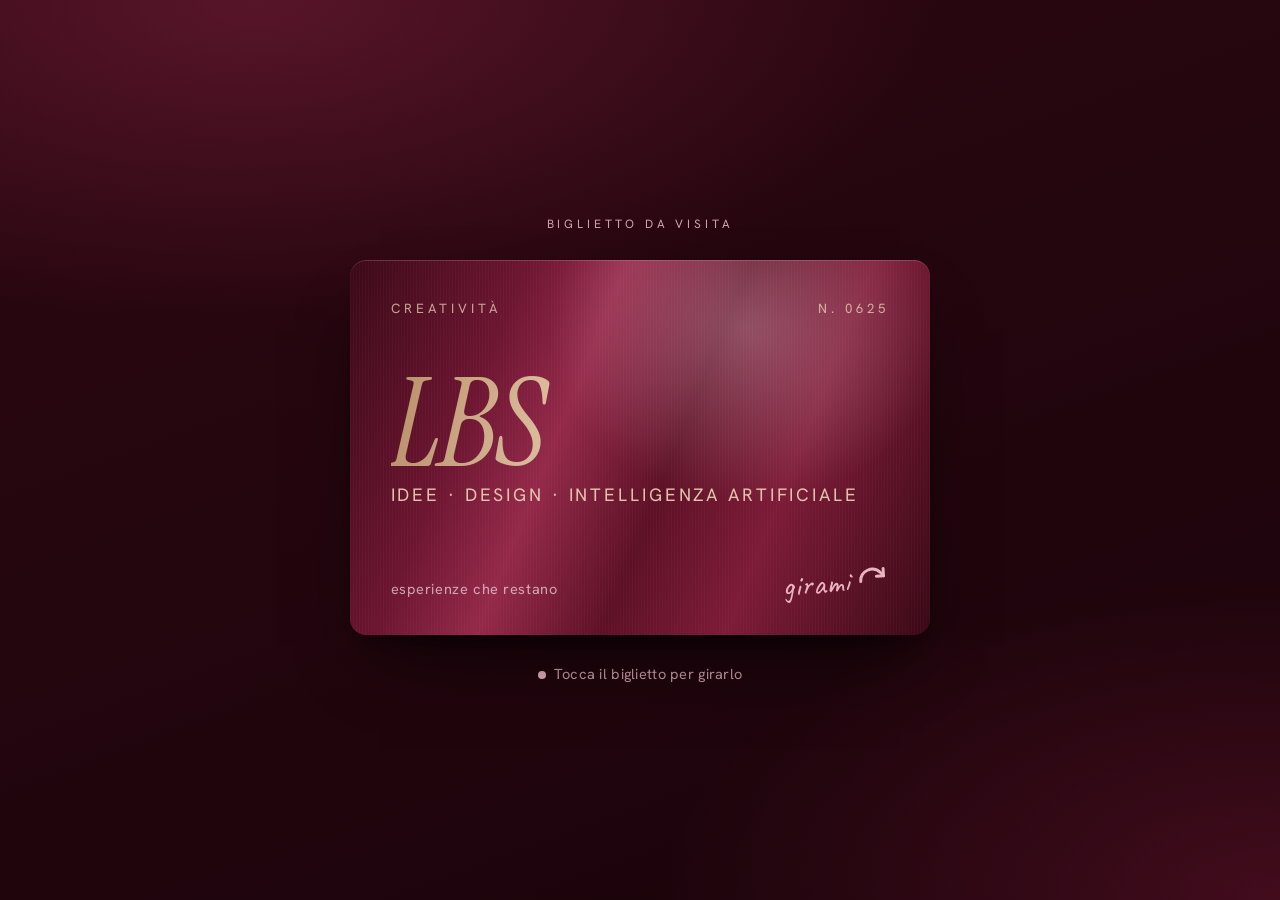
==== index.html @ b8ddd7be "Pubblica il biglietto da visita digitale Pagina principale con il biglietto, immagine di anteprima p" ====
<!doctype html>
<html lang="it">
<head>
<meta charset="utf-8">
<meta name="viewport" content="width=device-width,initial-scale=1,viewport-fit=cover">
<title>LBS · Biglietto da visita</title>
<meta name="description" content="Idee, progetti ed eventi che prendono forma e diventano esperienze. Gira il biglietto e scopri il mondo di LBS.">
<meta property="og:title" content="LBS · Dall'idea all'identità">
<meta property="og:description" content="Gira il biglietto e scopri il mondo che c'è dietro.">
<meta property="og:type" content="website">
<meta property="og:url" content="https://lindabs.github.io/lbs/">
<meta property="og:image" content="https://lindabs.github.io/lbs/anteprima.jpg">
<meta property="og:image:width" content="1200">
<meta property="og:image:height" content="630">
<meta name="twitter:card" content="summary_large_image">
<meta name="theme-color" content="#22050e">
<link rel="icon" href="data:image/svg+xml,%3Csvg%20xmlns%3D%22http%3A%2F%2Fwww.w3.org%2F2000%2Fsvg%22%20viewBox%3D%220%200%2064%2064%22%3E%3Crect%20width%3D%2264%22%20height%3D%2264%22%20rx%3D%2214%22%20fill%3D%22%236b1430%22%2F%3E%3Ctext%20x%3D%2232%22%20y%3D%2243%22%20font-family%3D%22Georgia%2Cserif%22%20font-style%3D%22italic%22%20font-size%3D%2230%22%20fill%3D%22%23efd6b8%22%20text-anchor%3D%22middle%22%3EL%3C%2Ftext%3E%3C%2Fsvg%3E">
<style>[hidden]{display:none!important}img{max-width:100%}:root{padding-top:env(safe-area-inset-top,0px);padding-bottom:env(safe-area-inset-bottom,0px)}</style>
</head>
<body>
<meta name="claude:viewport-fit-sides" content="cover">
<link rel="preconnect" href="https://fonts.googleapis.com">
<link rel="preconnect" href="https://fonts.gstatic.com" crossorigin>
<link rel="stylesheet" href="https://fonts.googleapis.com/css2?family=Instrument+Serif:ital@0;1&family=Hanken+Grotesk:ital,wght@0,400;0,500;0,600;1,400&family=Caveat:wght@500;700&family=Bodoni+Moda:ital,opsz,wght@0,6..96,400;1,6..96,400&family=Cinzel:wght@400&display=swap">
<style>
/* Layout: one satin business card centred on a bordeaux ground. Tap: it flips, its back grows to fill the screen and becomes the world behind it (who I am, what I make, contacts), with a sticky nav and a way to close it again. Single committed look: satin bordeaux. */
:root {
  --bg: #22050e;
  --wine-deep: #3a0818;
  --wine: #6b1430;
  --wine-hi: #8f2647;
  --rose: #e9b4c0;
  --champagne: #efd6b8;
  --ivory: #fbf1f2;
  --muted: #cfa1ad;
  --line: rgba(239, 214, 184, .2);
  --surface: rgba(255, 228, 236, .05);
  --f-display: "Instrument Serif", "Didot", Georgia, serif;
  --f-body: "Hanken Grotesk", "Helvetica Neue", Arial, sans-serif;
  --f-hand: "Caveat", "Segoe Print", "Bradley Hand", cursive;
  --flip: .95s;
  --grow: .8s;
  color-scheme: dark;
}
* { box-sizing: border-box; }
html, body { height: 100%; }
html { background: var(--bg); }
body {
  margin: 0;
  background:
    radial-gradient(90% 60% at 20% 0%, rgba(143, 38, 71, .45), transparent 60%),
    radial-gradient(80% 60% at 100% 100%, rgba(107, 20, 48, .5), transparent 60%),
    linear-gradient(160deg, #2c0712 0%, #1a040b 100%) fixed,
    var(--bg);
  color: var(--ivory);
  font-family: var(--f-body);
  font-size: 17px;
  line-height: 1.6;
  overflow: hidden;
}
button { font: inherit; color: inherit; cursor: pointer; }
a { color: inherit; }
p { margin: 0; }
h1, h2, h3 { font-family: var(--f-display); font-weight: 400; margin: 0; line-height: 1.05; text-wrap: balance; }
:focus-visible { outline: 2px solid var(--champagne); outline-offset: 4px; border-radius: 6px; }

/* ---------- Satin ---------- */
.satin {
  background:
    radial-gradient(55% 75% at var(--mx, 28%) var(--my, 18%), rgba(255, 220, 232, .30), transparent 62%),
    repeating-linear-gradient(90deg, rgba(255, 255, 255, .022) 0 1px, transparent 1px 3px),
    linear-gradient(112deg, #3b0918 0%, #6c1530 24%, #94294a 38%, #5d1026 55%, #7d1b38 72%, #3a0816 100%);
}
.foil {
  background: linear-gradient(100deg, #b98f6a 0%, #f6e3c8 calc(var(--mx, 30%) - 10%), #fff4e4 var(--mx, 30%), #d7b38d calc(var(--mx, 30%) + 18%), #a87f5c 100%);
  -webkit-background-clip: text; background-clip: text; color: transparent;
}

/* ---------- Stage 1: the card ---------- */
.stage {
  height: 100%; display: grid; place-items: center; align-content: center; gap: 26px;
  padding-left: max(16px, env(safe-area-inset-left, 0px));
  padding-right: max(16px, env(safe-area-inset-right, 0px));
  padding-block: 24px;
  text-align: center;
}
.stage-eyebrow { font-size: 12px; letter-spacing: .32em; text-transform: uppercase; color: var(--muted); }
.scene { perspective: 1600px; width: min(88vw, 580px); }
.card {
  position: relative; display: block; width: 100%; aspect-ratio: 85 / 55; padding: 0; border: 0; background: none;
  transform-style: preserve-3d; container-type: inline-size; border-radius: 16px;
  transform: rotateX(var(--rx, 0deg)) rotateY(calc(var(--ry, 0deg) + var(--flip-angle, 0deg)));
  transition: transform .25s ease-out;
}
.card.flipping { transition: transform var(--flip) cubic-bezier(.45, .05, .2, 1); }
.card.flipped { --flip-angle: 180deg; --rx: 0deg; --ry: 0deg; }
.face {
  position: absolute; inset: 0; border-radius: 16px; overflow: hidden; backface-visibility: hidden; -webkit-backface-visibility: hidden;
  box-shadow: 0 1px 0 rgba(255, 220, 232, .18) inset, 0 40px 70px -30px rgba(0, 0, 0, .8), 0 12px 24px -12px rgba(0, 0, 0, .6);
}
.front { display: grid; grid-template-rows: auto 1fr auto; padding: 6.5cqw 7cqw 6cqw; text-align: left; }
.front-top { display: flex; justify-content: space-between; align-items: baseline; font-size: 2.3cqw; letter-spacing: .3em; text-transform: uppercase; color: rgba(239, 214, 184, .75); }
.monogram { align-self: center; display: grid; gap: 1.4cqw; }
.monogram strong { font-family: var(--f-display); font-style: italic; font-weight: 400; font-size: 21cqw; line-height: .8; letter-spacing: -.02em; }
.monogram span { font-size: 3.1cqw; letter-spacing: .16em; text-transform: uppercase; color: var(--champagne); opacity: .9; }
.front-bottom { display: flex; justify-content: space-between; align-items: end; }
.front-bottom small { font-size: 2.5cqw; color: rgba(251, 241, 242, .65); letter-spacing: .04em; }
.flip-me { font-family: var(--f-hand); font-size: 5.6cqw; color: var(--rose); line-height: 1; transform: rotate(-4deg); display: flex; align-items: center; gap: 1cqw; }
.flip-me svg { width: 6cqw; height: 6cqw; }
.back { transform: rotateY(180deg); background: var(--wine-deep); }
.back canvas, .w-art canvas { position: absolute; inset: 0; width: 100%; height: 100%; display: block; }
.seal {
  position: absolute; left: 6%; bottom: 9%; text-align: left; display: grid; gap: 2px;
  background: rgba(34, 5, 14, .82); color: var(--ivory); padding: 2.4cqw 3.4cqw; border-radius: 10px;
  border: 1px solid var(--line); backdrop-filter: blur(6px);
}
.seal b { font-family: var(--f-display); font-style: italic; font-weight: 400; font-size: min(5.2cqw, 30px); line-height: 1.05; }
.seal small { font-size: min(2.3cqw, 12px); letter-spacing: .24em; text-transform: uppercase; color: var(--champagne); }
.hint { display: grid; gap: 12px; justify-items: center; }
.hint p { font-size: 14.5px; color: var(--muted); letter-spacing: .02em; }
.pulse { width: 8px; height: 8px; border-radius: 50%; background: var(--rose); box-shadow: 0 0 0 0 rgba(233, 180, 192, .6); animation: pulse 2s infinite; display: inline-block; margin-right: 8px; vertical-align: middle; }
@keyframes pulse { 0% { box-shadow: 0 0 0 0 rgba(233, 180, 192, .55); } 80%, 100% { box-shadow: 0 0 0 12px rgba(233, 180, 192, 0); } }
.referral { display: inline-flex; align-items: center; gap: 10px; padding: 7px 14px; border-radius: 999px; border: 1px solid var(--line); background: var(--surface); font-size: 14px; color: var(--muted); }
.referral b { color: var(--ivory); font-weight: 600; }

/* ---------- Stage 2: the world ---------- */
.world {
  position: fixed; z-index: 20; inset: 0; overflow: hidden; background: var(--bg); border-radius: 0;
  -webkit-overflow-scrolling: touch;
}
.world.growing { inset: auto; border-radius: 16px; transition: top var(--grow) cubic-bezier(.7, 0, .2, 1), left var(--grow) cubic-bezier(.7, 0, .2, 1), width var(--grow) cubic-bezier(.7, 0, .2, 1), height var(--grow) cubic-bezier(.7, 0, .2, 1), border-radius var(--grow); }
.world.full { overflow-y: auto; }
.w-art { position: relative; height: 100%; overflow: hidden; container-type: inline-size; transition: height .9s cubic-bezier(.7, 0, .2, 1); }
.world.full .w-art { height: clamp(440px, 62svh, 580px); }
.w-art canvas { transition: opacity .35s ease; }
.w-art::after { content: ""; position: absolute; inset: auto 0 0; height: 45%; background: linear-gradient(transparent, var(--bg)); opacity: 0; transition: opacity .6s; }
.world.full .w-art::after { opacity: 1; }
.w-art .seal { transition: opacity .4s; }
.world.full .w-art .seal { opacity: 0; }
.w-hero {
  position: absolute; left: 0; right: 0; bottom: 0; z-index: 2; display: grid; gap: 10px; justify-items: start;
  padding-left: max(20px, env(safe-area-inset-left, 0px)); padding-right: max(20px, env(safe-area-inset-right, 0px)); padding-block: 0 28px;
  max-width: 760px; margin: 0 auto; opacity: 0; transform: translateY(16px); transition: opacity .7s .2s, transform .7s .2s;
}
.world.ready .w-hero { opacity: 1; transform: none; }
.w-hero .eyebrow { color: var(--champagne); }
.w-hero p.eyebrow { font-size: 12px; letter-spacing: .26em; }
.w-hero h1 { font-size: clamp(48px, 11vw, 96px); font-style: italic; line-height: .92; }
.hero-id { display: flex; align-items: flex-end; gap: clamp(16px, 3vw, 28px); }
.portrait {
  width: clamp(84px, 15vw, 132px); height: auto; aspect-ratio: 4 / 5; object-fit: cover; flex: none;
  border-radius: 999px 999px 14px 14px; outline: 1.5px solid var(--champagne); outline-offset: 5px;
  box-shadow: 0 18px 34px -16px rgba(0, 0, 0, .8);
}
.w-hero p { font-size: clamp(18px, 3.2vw, 21px); max-width: 32ch; color: var(--ivory); }

.w-nav {
  position: sticky; top: 0; z-index: 5; display: flex; align-items: center; justify-content: space-between; gap: 12px;
  margin-bottom: -64px; height: calc(64px + env(safe-area-inset-top, 0px)); padding-top: env(safe-area-inset-top, 0px);
  padding-left: max(16px, env(safe-area-inset-left, 0px)); padding-right: max(16px, env(safe-area-inset-right, 0px));
  opacity: 0; pointer-events: none; transition: opacity .5s, background .3s, border-color .3s; border-bottom: 1px solid transparent;
}
.world.ready .w-nav { opacity: 1; pointer-events: auto; background: linear-gradient(rgba(34, 5, 14, .55), transparent); }
.w-nav.solid { background: rgba(34, 5, 14, .9); backdrop-filter: blur(10px); border-bottom-color: var(--line); }
.w-mono { font-family: var(--f-display); font-style: italic; font-size: 26px; line-height: 1; }
.w-links { display: flex; gap: 4px; }
.w-links a { text-decoration: none; font-size: 14.5px; font-weight: 500; padding: 7px 11px; border-radius: 999px; color: var(--ivory); }
.w-links a:hover { background: var(--surface); }
.close { display: inline-flex; align-items: center; gap: 8px; border: 1px solid var(--line); background: rgba(34, 5, 14, .55); border-radius: 999px; padding: 7px 14px 7px 10px; font-size: 14px; font-weight: 500; }
.close svg { width: 18px; height: 18px; }

.w-body {
  max-width: 760px; margin: 0 auto; display: grid; gap: 96px;
  padding-left: max(20px, env(safe-area-inset-left, 0px)); padding-right: max(20px, env(safe-area-inset-right, 0px));
  padding-block: 40px calc(56px + env(safe-area-inset-bottom, 0px));
  opacity: 0; transition: opacity .7s .35s;
}
.world.ready .w-body { opacity: 1; }
.chapter { display: grid; gap: 28px; scroll-margin-top: calc(76px + env(safe-area-inset-top, 0px)); }
.chap-head { display: grid; gap: 12px; }
.eyebrow { font-size: 12px; font-weight: 600; letter-spacing: .3em; text-transform: uppercase; color: var(--rose); }
.chapter h2 { font-size: clamp(36px, 7vw, 54px); }
.chapter h2 i { color: var(--champagne); }
.chap-head p { color: var(--muted); max-width: 56ch; }
.note { font-family: var(--f-hand); color: var(--rose); font-size: 23px; line-height: 1.15; }

/* who */
.who { display: grid; grid-template-columns: minmax(0, 1.4fr) minmax(0, 1fr); gap: 36px; align-items: start; }
.who-text { display: grid; gap: 18px; font-size: 18px; }
.creds { display: grid; gap: 4px; padding: 14px 16px; border: 1px solid var(--line); border-radius: 12px; background: var(--surface); }
.creds strong { font-weight: 600; font-size: 15.5px; color: var(--champagne); }
.creds span { color: var(--muted); font-size: 14.5px; }
.steps { margin: 0; padding: 0; list-style: none; counter-reset: s; display: grid; }
.steps li { counter-increment: s; display: grid; grid-template-columns: 38px minmax(0, 1fr); gap: 10px; padding: 14px 0; border-top: 1px solid var(--line); }
.steps li:first-child { border-top: 0; padding-top: 0; }
.steps li::before { content: counter(s); font-family: var(--f-display); font-style: italic; font-size: 32px; line-height: .9; color: var(--rose); }
.steps b { display: block; font-weight: 600; }
.steps span { color: var(--muted); font-size: 15px; }

.works { display: grid; grid-template-columns: repeat(2, minmax(0, 1fr)); gap: 30px 24px; }
.works .example { text-decoration: none; color: inherit; }
.next-shot { border: 1.5px dashed var(--line); background: var(--surface); color: var(--champagne); gap: 6px; transition: background .3s, border-color .3s; }
.example.next:hover .next-shot { background: rgba(255, 228, 236, .09); border-color: var(--champagne); }
.next-plus { font-family: var(--f-display); font-size: 18cqw; line-height: .8; }
.next-txt { font-family: var(--f-display); font-size: 9cqw; line-height: 1.05; color: var(--ivory); }
.next-txt i { color: var(--champagne); }
@media (max-width: 760px) { .works { grid-template-columns: minmax(0, 1fr); gap: 30px; } .works .next-shot { aspect-ratio: 16 / 7; } .next-plus { font-size: 10cqw; } .next-txt { font-size: 6cqw; } }
/* what */
.services { margin: 0; padding: 0; list-style: none; display: grid; }
.svc { border-top: 1px solid var(--line); }
.svc:last-child { border-bottom: 1px solid var(--line); }
.svc-btn { width: 100%; display: grid; grid-template-columns: minmax(0, 1fr) 40px; align-items: center; gap: 16px; padding: 22px 0; background: none; border: 0; text-align: left; }
.svc-btn h3 { font-size: clamp(28px, 5.4vw, 38px); font-style: italic; }
.svc-btn p { color: var(--muted); font-size: 15.5px; margin-top: 4px; }
.plus { width: 40px; height: 40px; border-radius: 50%; border: 1px solid var(--line); display: grid; place-items: center; transition: transform .45s cubic-bezier(.2, .8, .2, 1), background .3s; }
.plus svg { width: 16px; height: 16px; }
.svc-btn:hover .plus { background: var(--surface); }
.svc-btn[aria-expanded="true"] .plus { transform: rotate(45deg); background: var(--champagne); color: var(--wine-deep); border-color: var(--champagne); }
.svc-panel { display: grid; grid-template-rows: 0fr; transition: grid-template-rows .55s cubic-bezier(.2, .8, .2, 1); }
.svc-panel > div { overflow: hidden; min-height: 0; }
.svc.open .svc-panel { grid-template-rows: 1fr; }
.examples { display: grid; grid-template-columns: repeat(2, minmax(0, 1fr)); gap: 18px; padding: 2px 0 28px; }
.example { display: grid; gap: 10px; align-content: start; min-width: 0; }
.shot { position: relative; aspect-ratio: 4 / 3; max-width: 100%; border-radius: 12px; overflow: hidden; border: 1px solid var(--line); display: grid; place-items: center; align-content: center; text-align: center; gap: 2cqw; padding: 14px; container-type: inline-size; }
.example b { display: block; font-weight: 600; font-size: 15.5px; }
.example span { color: var(--muted); font-size: 14px; line-height: 1.45; }
.example em { font-style: normal; font-size: 11px; font-weight: 600; letter-spacing: .12em; text-transform: uppercase; color: var(--rose); margin-left: 6px; }
/* mock: inviti */
.night { background: radial-gradient(120% 90% at 70% 0%, #1f1c4a 0%, #0b0a1f 70%); color: #f6efe3; }
.n-eyebrow { font-family: "Cinzel", Georgia, serif; font-size: max(9px, 3.6cqw); letter-spacing: .3em; color: #d8b46a; }
.n-title { font-family: "Bodoni Moda", Didot, Georgia, serif; font-size: 11cqw; line-height: 1; }
.n-title i { color: #f1dfae; font-size: .7em; }
.n-eye { width: 34cqw; height: auto; }
.n-cta { font-family: Georgia, serif; font-style: italic; font-size: max(10px, 4cqw); color: #cfc8dd; }
.n-stars { background: radial-gradient(1.5px 1.5px at 20% 30%, #f1dfae, transparent), radial-gradient(1.5px 1.5px at 75% 20%, #f1dfae, transparent), radial-gradient(1px 1px at 60% 80%, #f1dfae, transparent), radial-gradient(1px 1px at 30% 75%, #f1dfae, transparent), radial-gradient(120% 90% at 30% 100%, #2a1f55 0%, #0b0a1f 70%); color: #f6efe3; }
.n-big { font-family: "Bodoni Moda", Didot, Georgia, serif; font-style: italic; font-size: 12cqw; line-height: .95; color: #f1dfae; }
.example.linked { text-decoration: none; color: inherit; }
.example.linked .shot { transition: transform .35s cubic-bezier(.2, .8, .2, 1), box-shadow .35s; }
.example.linked:hover .shot, .example.linked:focus-visible .shot { transform: translateY(-3px); box-shadow: 0 16px 30px -16px rgba(0, 0, 0, .8); }
.example em.open { display: inline-block; white-space: nowrap; color: var(--wine-deep); background: var(--champagne); padding: 2px 8px; border-radius: 999px; letter-spacing: .06em; margin-left: 0; margin-top: 4px; }
.shot.photo { padding: 0; }
.shot.photo img { position: absolute; inset: 0; width: 100%; height: 100%; object-fit: cover; display: block; }
/* mock: atelier */
.atelier { background: linear-gradient(160deg, #f3e6df, #e6cfc6); color: #4a0d22; gap: 1.5cqw; }
.a-kick { font-size: max(9px, 3.4cqw); letter-spacing: .3em; text-transform: uppercase; color: #8f2647; }
.a-title { font-family: var(--f-display); font-style: italic; font-size: 14cqw; line-height: .85; }
.a-thread { width: 46cqw; height: 6cqw; background: radial-gradient(circle at 50% 50%, #8f2647 0 1.2cqw, transparent 1.3cqw), linear-gradient(#8f2647, #8f2647) center / 100% 1px no-repeat; }
.a-cta { font-family: var(--f-hand); font-size: 6.5cqw; color: #8f2647; }
/* mock: presentazioni */
.slide-dark { background: #17141f; color: #f4efe6; justify-items: start; text-align: left; padding: 9cqw; }
.s-kick { font-size: max(9px, 3.4cqw); letter-spacing: .2em; text-transform: uppercase; color: #e9b4c0; }
.s-big { font-family: var(--f-display); font-size: 13cqw; line-height: .95; }
.s-big i { color: #efd6b8; }
.s-dots { display: flex; gap: 5px; margin-top: 3cqw; }
.s-dots i { width: 7cqw; height: 1.4cqw; border-radius: 9px; background: rgba(244, 239, 230, .25); }
.s-dots i:first-child { background: #e9b4c0; }
.slide-light { background: #f4ede4; color: #3a0818; }
.s-q { font-family: var(--f-display); font-style: italic; font-size: 8.4cqw; line-height: 1.05; max-width: 15ch; }
.notes { display: flex; gap: 3cqw; margin-top: 3cqw; }
.notes i { width: 15cqw; height: 15cqw; background: #ffd98a; transform: rotate(-5deg); box-shadow: 0 3px 6px -3px rgba(0, 0, 0, .3); }
.notes i:nth-child(2) { background: #e9b4c0; transform: rotate(4deg); }
.notes i:nth-child(3) { background: #bfe0c8; transform: rotate(-2deg); }
/* mock: identita */
.brand { background: #e8efe2; color: #23402f; gap: 0; }
.b-mark { position: relative; width: 20cqw; height: 20cqw; }
.b-mark i { position: absolute; width: 40%; height: 70%; left: 30%; top: 5%; background: #5f8f6b; border-radius: 50% 50% 50% 50% / 70% 70% 30% 30%; transform-origin: 50% 100%; }
.b-mark i:nth-child(1) { transform: rotate(-38deg); background: #9cbf8f; }
.b-mark i:nth-child(3) { transform: rotate(38deg); background: #c98a5e; }
.b-name { font-family: "Instrument Serif", Georgia, serif; font-style: italic; font-size: 16cqw; line-height: .9; }
.b-name span { color: #c98a5e; }
.b-tag { font-family: var(--f-hand); font-size: 7cqw; color: #5f8f6b; }
.self { background: radial-gradient(90% 80% at 30% 0%, #4a0d22, #22050e); }
.mini-card { width: 74%; aspect-ratio: 85 / 55; border-radius: 8px; display: grid; align-content: center; justify-items: start; padding: 0 8%; gap: 2px; transform: rotate(-5deg); box-shadow: 0 14px 24px -12px rgba(0, 0, 0, .8); }
.mini-card strong { font-family: var(--f-display); font-style: italic; font-weight: 400; font-size: 14cqw; line-height: .85; }
.mini-card small { font-size: max(7px, 2.4cqw); letter-spacing: .14em; text-transform: uppercase; color: var(--champagne); }
/* mock: materiali */
.game { background: linear-gradient(150deg, #8f2647, #4a0d22); color: #fbf1f2; gap: 3cqw; }
.quest { font-family: var(--f-display); font-style: italic; font-size: 10cqw; line-height: 1; }
.quest small { display: block; font-family: var(--f-hand); font-style: normal; font-size: 6.5cqw; color: #efd6b8; }
.levels { display: grid; grid-template-columns: repeat(2, minmax(0, 1fr)); gap: 2.4cqw; width: 88%; }
.lvl { border-radius: 2.4cqw; padding: 2.4cqw; font-size: max(9px, 3.6cqw); font-weight: 600; line-height: 1.15; color: #3a0818; text-align: left; }
.lvl:nth-child(1) { background: #efd6b8; }
.lvl:nth-child(2) { background: #e9b4c0; transform: rotate(1.5deg); }
.lvl:nth-child(3) { background: #fbf1f2; transform: rotate(-1deg); }
.lvl:nth-child(4) { background: #22050e; color: #fbf1f2; }
.quiz { background: #efe3d6; }
.fan { position: relative; width: 56cqw; height: 52cqw; }
.fan i { position: absolute; inset: 0; margin: auto; width: 54%; height: 100%; border-radius: 3cqw; background: #8f2647; box-shadow: 0 8px 16px -8px rgba(0, 0, 0, .5); transform-origin: 50% 110%; }
.fan i:nth-child(1) { transform: rotate(-16deg); background: #e9b4c0; }
.fan i:nth-child(2) { transform: rotate(16deg); background: #4a0d22; }
.fan i:nth-child(3) { display: grid; place-items: center; color: #fbf1f2; font-family: var(--f-display); font-style: italic; font-size: 7cqw; line-height: 1; text-align: center; padding: 6%; }

/* contacts */
.contacts { display: grid; gap: 10px; }
.contact { display: grid; grid-template-columns: 44px minmax(0, 1fr) auto; align-items: center; gap: 14px; padding: 12px 12px 12px 14px; border-radius: 14px; border: 1px solid var(--line); background: var(--surface); }
.contact .ico { width: 44px; height: 44px; border-radius: 50%; display: grid; place-items: center; color: var(--wine-deep); background: var(--champagne); }
.contact .ico svg { width: 21px; height: 21px; }
.contact .label { font-size: 13px; color: var(--muted); }
.contact .value { font-weight: 600; overflow-wrap: anywhere; }
.contact .value.empty { font-weight: 400; font-style: italic; color: var(--muted); }
.contact .actions { display: flex; gap: 6px; }
.mini { border: 1px solid var(--line); background: transparent; border-radius: 999px; padding: 7px 13px; font-size: 14px; font-weight: 500; text-decoration: none; white-space: nowrap; color: var(--ivory); }
.mini[aria-disabled="true"] { opacity: .4; pointer-events: none; }

.w-foot { text-align: center; display: grid; gap: 6px; color: var(--muted); font-size: 14px; }
.w-foot .note { font-size: 22px; }

@media (max-width: 620px) {
  .w-mono { display: none; }
  .w-links a { padding: 7px 8px; font-size: 14px; }
  .close span { display: none; }
  .close { padding: 8px; }
  .who { grid-template-columns: minmax(0, 1fr); gap: 26px; }
  .w-body { gap: 80px; }
  .contact { grid-template-columns: 40px minmax(0, 1fr); }
  .contact .ico { width: 40px; height: 40px; }
  .contact .actions { grid-column: 2; }
}
@media (prefers-reduced-motion: reduce) {
  :root { --flip: .01s; --grow: .01s; }
  .pulse { animation: none; }
  .w-art, .w-hero, .w-body { transition: none; }
}
</style>

<div class="stage" id="stage">
  <p class="stage-eyebrow">Biglietto da visita</p>
  <div class="scene" id="scene">
    <button class="card" id="card" type="button" aria-label="Gira il biglietto di LBS e scopri il suo mondo">
      <span class="face front satin" id="front">
        <span class="front-top"><span>Creatività</span><span id="edition">N. 0000</span></span>
        <span class="monogram"><strong class="foil">LBS</strong><span>idee · design · intelligenza artificiale</span></span>
        <span class="front-bottom">
          <small>esperienze che restano</small>
          <span class="flip-me">girami <svg viewBox="0 0 24 24" fill="none" stroke="currentColor" stroke-width="2" stroke-linecap="round" stroke-linejoin="round" aria-hidden="true"><path d="M4 12a8 8 0 0 1 14-5.3L20 9"/><path d="M20 4v5h-5"/></svg></span>
        </span>
      </span>
      <span class="face back">
        <canvas id="art-back" aria-hidden="true"></canvas>
        <span class="seal"><small id="edition-back">N. 0000</small><b>Dietro ogni biglietto<br>c'è un mondo</b></span>
      </span>
    </button>
  </div>
  <div class="hint">
    <p><span class="pulse" aria-hidden="true"></span>Tocca il biglietto per girarlo</p>
    <div class="referral" id="referral" hidden>Te l'ha consigliata <b id="ref-name"></b></div>
  </div>
</div>

<div class="world" id="world" hidden>
  <nav class="w-nav" id="w-nav" aria-label="Sezioni">
    <span class="w-mono foil">LBS</span>
    <div class="w-links">
      <a href="#chi-sono" data-go="chi-sono">Chi sono</a>
      <a href="#cosa-faccio" data-go="cosa-faccio">Cosa faccio</a>
      <a href="#contatti" data-go="contatti">Contatti</a>
    </div>
    <button class="close" id="close" type="button" aria-label="Richiudi il biglietto">
      <svg viewBox="0 0 24 24" fill="none" stroke="currentColor" stroke-width="2" stroke-linecap="round" stroke-linejoin="round" aria-hidden="true"><path d="M20 12a8 8 0 0 1-14 5.3L4 15"/><path d="M4 20v-5h5"/></svg>
      <span>Richiudi</span>
    </button>
  </nav>

  <div class="w-art">
    <canvas id="art-world" aria-hidden="true"></canvas>
    <span class="seal"><small id="edition-world">N. 0000</small><b>Dietro ogni biglietto<br>c'è un mondo</b></span>
    <div class="w-hero">
      <p class="eyebrow">Questo è il mio mondo</p>
      <div class="hero-id">
        <img class="portrait" src="[data-uri]" alt="Ritratto di LBS" width="256" height="320">
        <h1>Sono LBS.</h1>
      </div>
      <p>Idee, progetti ed eventi che prendono forma e diventano esperienze, con l'aiuto dell'intelligenza artificiale.</p>
    </div>
  </div>

  <div class="w-body">
    <section class="chapter" id="chi-sono" aria-labelledby="t-who">
      <div class="chap-head">
        <p class="eyebrow">Chi sono</p>
        <h2 id="t-who">Una mente ordinata <i>con la testa tra le idee</i></h2>
      </div>
      <div class="who">
        <div class="who-text">
          <p>Ogni progetto comincia da un'idea, che disegno, metto alla prova e rifinisco con cura, finché non diventa un'esperienza capace di lasciare il segno. Le mie creazioni sono pensate per essere vissute: durante un evento, in un'attività, in aula o davanti a un pubblico.</p>
          <div class="creds">
            <strong>Dottoressa in Giurisprudenza, esperta di privacy e intelligenza artificiale</strong>
            <span>Per questo ogni mio progetto nasce nel rispetto dei dati e della riservatezza di chi lo vive.</span>
          </div>
        </div>
        <ol class="steps" aria-label="Come lavoro">
          <li><div><b>Ascolto</b><span>Il tuo obiettivo, il tuo pubblico, l'emozione che desideri suscitare.</span></div></li>
          <li><div><b>Immagino</b><span>Una o due direzioni creative, esplorate con l'intelligenza artificiale.</span></div></li>
          <li><div><b>Rifinisco</b><span>Con cura artigianale, finché ogni dettaglio trova il suo posto.</span></div></li>
        </ol>
      </div>
    </section>

    <section class="chapter" id="cosa-faccio" aria-labelledby="t-what">
      <div class="chap-head">
        <p class="eyebrow">Cosa faccio</p>
        <h2 id="t-what">Dall'idea <i>all'identità</i></h2>
        <p>Un'identità visiva, per me, va oltre la carta: prende vita in un invito da aprire, in un tour da esplorare, in una pagina da vivere.</p>
      </div>
      <div class="works">
        <a class="example linked" href="https://maestranunzia.github.io/atelierdiluce/" target="_blank" rel="noopener">
              <div class="shot photo" aria-hidden="true"><img src="[data-uri]" alt=""></div>
              <p><b>L'atelier della luce <em class="open">Apri ↗</em></b><span>Un invito che conduce dentro la Notte stellata: il cielo si accende al tocco e un conto alla rovescia accompagna l'attesa.</span></p>
            </a>
        <a class="example linked" href="https://lindabs.github.io/tours/flora/" target="_blank" rel="noopener">
              <div class="shot photo" aria-hidden="true"><img src="[data-uri]" alt=""></div>
              <p><b>Flora, il bosco delle fate <em class="open">Apri ↗</em></b><span>Un tour immersivo nell'atelier: seguendo la fatina, ogni foglia schiude una stanza del bosco.</span></p>
            </a>
        <a class="example linked" href="https://lindabs.github.io/tours/dentro-londa/" target="_blank" rel="noopener">
              <div class="shot photo" aria-hidden="true"><img src="[data-uri]" alt=""></div>
              <p><b>Dentro l'Onda <em class="open">Apri ↗</em></b><span>Un viaggio nel fondale tra luce, arte e narrazione, alla scoperta delle stanze una conchiglia alla volta.</span></p>
            </a>
        <a class="example next" href="#contatti" data-go="contatti">
          <div class="shot next-shot" aria-hidden="true"><p class="next-plus">+</p><p class="next-txt">il prossimo<br><i>potrebbe essere il tuo</i></p></div>
          <p><b>Il tuo progetto</b><span>Un evento, un'attività, un'idea da far conoscere: raccontamela.</span></p>
        </a>
      </div>
    </section>

    <section class="chapter" id="contatti" aria-labelledby="t-contact">
      <div class="chap-head">
        <p class="eyebrow">Contatti</p>
        <h2 id="t-contact">Hai un'idea? <i>Scrivimi</i></h2>
        <p>Raccontami il tuo progetto, anche in poche righe: ti risponderò personalmente.</p>
      </div>
      <div class="contacts" id="contacts"></div>
    </section>

    <footer class="w-foot">
      <p class="note">creato con cura</p>
      <p>LBS · questo biglietto non usa cookie né sistemi di tracciamento</p>
    </footer>
  </div>
</div>

<script>
/* ---------- Contatti ---------- */
const CONTACTS = [
  { key: "whatsapp", label: "WhatsApp", value: "+39 346 125 0608", cta: "Scrivi",
    href: v => "https://wa.me/" + v.replace(/\D/g, "") + "?text=" + encodeURIComponent("Ciao, ho visto il tuo biglietto digitale e vorrei parlarti di un progetto."),
    icon: '<path d="M4 20l1.3-3.9A8 8 0 1 1 8 18.8z"/><path d="M9 9.5c0 3 2.5 5.5 5.5 5.5"/>' },
  { key: "email", label: "Email", value: "buscemalinda@gmail.com", href: v => "mailto:" + v, cta: "Scrivi",
    icon: '<rect x="3" y="5" width="18" height="14" rx="2"/><path d="M3 7l9 6 9-6"/>' }
];
const $ = s => document.querySelector(s);
const reduce = matchMedia("(prefers-reduced-motion: reduce)").matches;
const wait = ms => new Promise(r => setTimeout(r, reduce ? 20 : ms));

(function renderContacts() {
  const box = $("#contacts");
  box.innerHTML = CONTACTS.map(c => {
    const has = !!c.value;
    return `<div class="contact">
      <span class="ico" aria-hidden="true"><svg viewBox="0 0 24 24" fill="none" stroke="currentColor" stroke-width="2" stroke-linecap="round" stroke-linejoin="round">${c.icon}</svg></span>
      <div style="min-width:0"><div class="label">${c.label}</div><div class="value${has ? "" : " empty"}" id="v-${c.key}">${has ? c.value : "da inserire"}</div></div>
      <div class="actions">
        <a class="mini" href="${has ? c.href(c.value) : "#"}" target="_blank" rel="noopener" aria-disabled="${!has}">${c.cta}</a>
        <button class="mini" type="button" data-copy="${c.key}" aria-disabled="${!has}">Copia</button>
      </div>
    </div>`;
  }).join("");
  box.addEventListener("click", e => {
    const b = e.target.closest("[data-copy]");
    if (!b) return;
    const c = CONTACTS.find(x => x.key === b.dataset.copy);
    if (!c || !c.value) return;
    const reset = t => { b.textContent = t; setTimeout(() => (b.textContent = "Copia"), 1600); };
    const fallback = () => {
      const r = document.createRange(); r.selectNodeContents($("#v-" + c.key));
      const s = getSelection(); s.removeAllRanges(); s.addRange(r); reset("Selezionato");
    };
    try { navigator.clipboard.writeText(c.value).then(() => reset("Copiato"), fallback); } catch (_) { fallback(); }
  });
})();

/* ---------- Chi te l'ha consigliata: link che finisce con #da-prof-rossi ---------- */
function showReferral() {
  const h = decodeURIComponent(location.hash.slice(1));
  const box = $("#referral");
  if (!h.startsWith("da-") || h.length < 4) { box.hidden = true; return; }
  const words = h.slice(3).split("-").filter(Boolean).map(w => {
    const l = w.toLowerCase();
    if (l === "prof") return "Prof.";
    if (l === "profssa") return "Prof.ssa";
    return l.charAt(0).toUpperCase() + l.slice(1);
  });
  $("#ref-name").textContent = words.join(" ");
  box.hidden = false;
}
showReferral();
addEventListener("hashchange", showReferral);

/* ---------- Riflesso del raso che segue il dito ---------- */
const card = $("#card"), front = $("#front"), scene = $("#scene");
function sheen(e) {
  if (card.classList.contains("flipped")) return;
  const r = card.getBoundingClientRect();
  const x = Math.min(Math.max((e.clientX - r.left) / r.width, 0), 1), y = Math.min(Math.max((e.clientY - r.top) / r.height, 0), 1);
  front.style.setProperty("--mx", (x * 100).toFixed(1) + "%");
  front.style.setProperty("--my", (y * 100).toFixed(1) + "%");
  if (!reduce) { card.style.setProperty("--ry", ((x - .5) * 14).toFixed(2) + "deg"); card.style.setProperty("--rx", ((.5 - y) * 10).toFixed(2) + "deg"); }
}
addEventListener("pointermove", sheen);
document.addEventListener("pointerleave", () => { card.style.setProperty("--rx", "0deg"); card.style.setProperty("--ry", "0deg"); });
if (!reduce) {
  let t = 0;
  (function idle() {
    if (!card.classList.contains("flipped") && !card.matches(":hover")) {
      t += .012;
      front.style.setProperty("--mx", (50 + Math.sin(t) * 38).toFixed(1) + "%");
    }
    requestAnimationFrame(idle);
  })();
}

/* ---------- L'opera sul retro: diversa per ogni visita ---------- */
function mulberry(a) { return () => { a |= 0; a = a + 0x6D2B79F5 | 0; let t = Math.imul(a ^ a >>> 15, 1 | a); t = t + Math.imul(t ^ t >>> 7, 61 | t) ^ t; return ((t ^ t >>> 14) >>> 0) / 4294967296; }; }
const INK = ["#8f2647", "#e9b4c0", "#efd6b8", "#fbf1f2", "#4a0d22", "#c45a76"];
const GROUNDS = ["#5b0f25", "#3a0818", "#6b1430", "#4a0d22"];
let shapes = [], ground = GROUNDS[0];
const seed = Math.floor(Math.random() * 1e9);
const num = "N. " + String(seed % 10000).padStart(4, "0");
["#edition", "#edition-back", "#edition-world"].forEach(s => ($(s).textContent = num));

(function compose() {
  const r = mulberry(seed), pick = a => a[Math.floor(r() * a.length)];
  ground = pick(GROUNDS);
  const pool = INK.filter(c => c !== ground);
  shapes.push({ t: pick(["circle", "arch", "half"]), x: .6 + r() * .3, y: .25 + r() * .4, s: .45 + r() * .2, rot: Math.floor(r() * 4) * Math.PI / 2, c: pick(pool), c2: pick(pool) });
  const n = 4 + Math.floor(r() * 3);
  for (let i = 0; i < n; i++) shapes.push({ t: pick(["circle", "rect", "wave", "dots", "half", "ring"]), x: r(), y: r() * .8, s: .08 + r() * .18, rot: (r() - .5) * 1.4, c: pick(pool), c2: pick(pool) });
  shapes.push({ t: "star", x: .15 + r() * .75, y: .1 + r() * .3, s: .07 + r() * .05, rot: 0, c: pick(["#efd6b8", "#fbf1f2", "#e9b4c0"].filter(c => c !== ground)) });
})();

function drawShape(ctx, sh, W, H) {
  const u = Math.min(W, H), s = sh.s * u * 1.6;
  ctx.save(); ctx.translate(sh.x * W, sh.y * H); ctx.rotate(sh.rot);
  ctx.fillStyle = sh.c; ctx.strokeStyle = sh.c; ctx.lineCap = "round";
  switch (sh.t) {
    case "circle": ctx.beginPath(); ctx.arc(0, 0, s / 2, 0, Math.PI * 2); ctx.fill(); break;
    case "ring": ctx.lineWidth = s * .12; ctx.beginPath(); ctx.arc(0, 0, s / 2.4, 0, Math.PI * 2); ctx.stroke(); break;
    case "half": ctx.beginPath(); ctx.arc(0, 0, s / 2, Math.PI, 0); ctx.closePath(); ctx.fill(); break;
    case "rect": { const w = s, h = s * .62; ctx.beginPath(); ctx.roundRect ? ctx.roundRect(-w / 2, -h / 2, w, h, h * .5) : ctx.rect(-w / 2, -h / 2, w, h); ctx.fill(); break; }
    case "arch": ctx.lineWidth = s * .1; for (let i = 0; i < 3; i++) { ctx.strokeStyle = i % 2 ? sh.c2 : sh.c; ctx.beginPath(); ctx.arc(0, 0, s / 2 - i * s * .13, Math.PI, Math.PI * 2); ctx.stroke(); } break;
    case "wave": ctx.lineWidth = Math.max(2, u * .018); ctx.beginPath(); for (let i = 0; i <= 40; i++) ctx.lineTo(-s * .9 + s * 1.8 * i / 40, Math.sin(i / 40 * Math.PI * 4) * s * .1); ctx.stroke(); break;
    case "dots": { const g = 5, st = s / g; for (let i = 0; i < g; i++) for (let j = 0; j < g - 1; j++) { ctx.beginPath(); ctx.arc(-s / 2 + i * st, -s / 3 + j * st, Math.max(1.2, st * .13), 0, Math.PI * 2); ctx.fill(); } break; }
    case "star": ctx.beginPath(); for (let i = 0; i < 8; i++) { const a = i * Math.PI / 4 - Math.PI / 2, rr = i % 2 ? s * .14 : s / 2; ctx.lineTo(Math.cos(a) * rr, Math.sin(a) * rr); } ctx.closePath(); ctx.fill(); break;
  }
  ctx.restore();
}

function paint(canvas) {
  const b = canvas.getBoundingClientRect();
  if (!b.width || !b.height) return;
  const dpr = Math.min(devicePixelRatio || 1, 2), ctx = canvas.getContext("2d");
  canvas.width = Math.round(b.width * dpr); canvas.height = Math.round(b.height * dpr);
  ctx.setTransform(dpr, 0, 0, dpr, 0, 0);
  const W = b.width, H = Math.min(b.height, Math.max(b.width * .9, 320));
  ctx.fillStyle = ground; ctx.fillRect(0, 0, W, b.height);
  if (canvas === artWorld && worldMinimal) {
    // mondo aperto: solo la forma principale e la stella, in alto a destra, lontane dal testo
    const u = Math.min(W, H);
    ctx.globalAlpha = .28;
    drawShape(ctx, { ...shapes[0], x: 1 - (u * .34) / W, y: .3 * b.height / H, s: .36 }, W, H);
    ctx.globalAlpha = .9;
    drawShape(ctx, { ...shapes[shapes.length - 1], x: 1 - (u * .7) / W, y: .14 * b.height / H, s: .08 }, W, H);
    ctx.globalAlpha = 1;
  } else shapes.forEach(sh => drawShape(ctx, sh, W, H));
  const g = ctx.createLinearGradient(0, 0, W, b.height);
  g.addColorStop(0, "rgba(255,230,238,0)"); g.addColorStop(.45, "rgba(255,230,238,.16)"); g.addColorStop(.55, "rgba(255,230,238,.03)"); g.addColorStop(1, "rgba(255,230,238,0)");
  ctx.fillStyle = g; ctx.fillRect(0, 0, W, b.height);
}
let worldMinimal = false;
const artBack = $("#art-back"), artWorld = $("#art-world");
new ResizeObserver(() => paint(artBack)).observe(artBack);
new ResizeObserver(() => paint(artWorld)).observe(artWorld);

/* ---------- Gira, apri, richiudi ---------- */
const world = $("#world"), stage = $("#stage"), nav = $("#w-nav");
let busy = false, isOpen = false;
const flipMs = () => parseFloat(getComputedStyle(document.documentElement).getPropertyValue("--flip")) * 1000;
const growMs = () => parseFloat(getComputedStyle(document.documentElement).getPropertyValue("--grow")) * 1000;
const place = r => Object.assign(world.style, { top: r.top + "px", left: r.left + "px", width: r.width + "px", height: r.height + "px" });

async function openWorld() {
  if (busy || isOpen) return;
  busy = true;
  card.style.setProperty("--rx", "0deg"); card.style.setProperty("--ry", "0deg");
  card.classList.add("flipping", "flipped");
  await wait(flipMs() + 250);
  const r = card.getBoundingClientRect();
  world.classList.add("growing"); world.classList.remove("full", "ready");
  place(r); world.hidden = false;
  stage.style.visibility = "hidden";
  world.getBoundingClientRect();
  place({ top: 0, left: 0, width: innerWidth, height: innerHeight });
  await wait(growMs() + 30);
  world.classList.remove("growing"); world.removeAttribute("style");
  world.classList.add("full");
  artWorld.style.opacity = 0; await wait(350); worldMinimal = true; paint(artWorld); artWorld.style.opacity = 1;
  await wait(350);
  world.classList.add("ready");
  isOpen = true; busy = false;
  $("#close").focus({ preventScroll: true });
}

async function closeWorld() {
  if (busy || !isOpen) return;
  busy = true;
  world.classList.remove("ready");
  world.scrollTo({ top: 0, behavior: reduce ? "auto" : "smooth" });
  await wait(450);
  artWorld.style.opacity = 0; await wait(350); worldMinimal = false; paint(artWorld); artWorld.style.opacity = 1;
  world.classList.remove("full");
  await wait(700);
  place({ top: 0, left: 0, width: innerWidth, height: innerHeight });
  world.classList.add("growing");
  stage.style.visibility = "";
  const r = card.getBoundingClientRect();
  world.getBoundingClientRect();
  place(r);
  await wait(growMs() + 30);
  world.hidden = true; world.classList.remove("growing"); world.removeAttribute("style");
  card.classList.remove("flipped");
  await wait(flipMs());
  card.classList.remove("flipping");
  isOpen = false; busy = false;
  card.focus({ preventScroll: true });
}

card.addEventListener("click", openWorld);
$("#close").addEventListener("click", closeWorld);
addEventListener("keydown", e => { if (e.key === "Escape") closeWorld(); });
world.addEventListener("scroll", () => nav.classList.toggle("solid", world.scrollTop > 40), { passive: true });
document.querySelectorAll("[data-go]").forEach(a => a.addEventListener("click", e => {
  e.preventDefault();
  document.getElementById(a.dataset.go).scrollIntoView({ behavior: reduce ? "auto" : "smooth", block: "start" });
}));


</script>

</body>
</html>
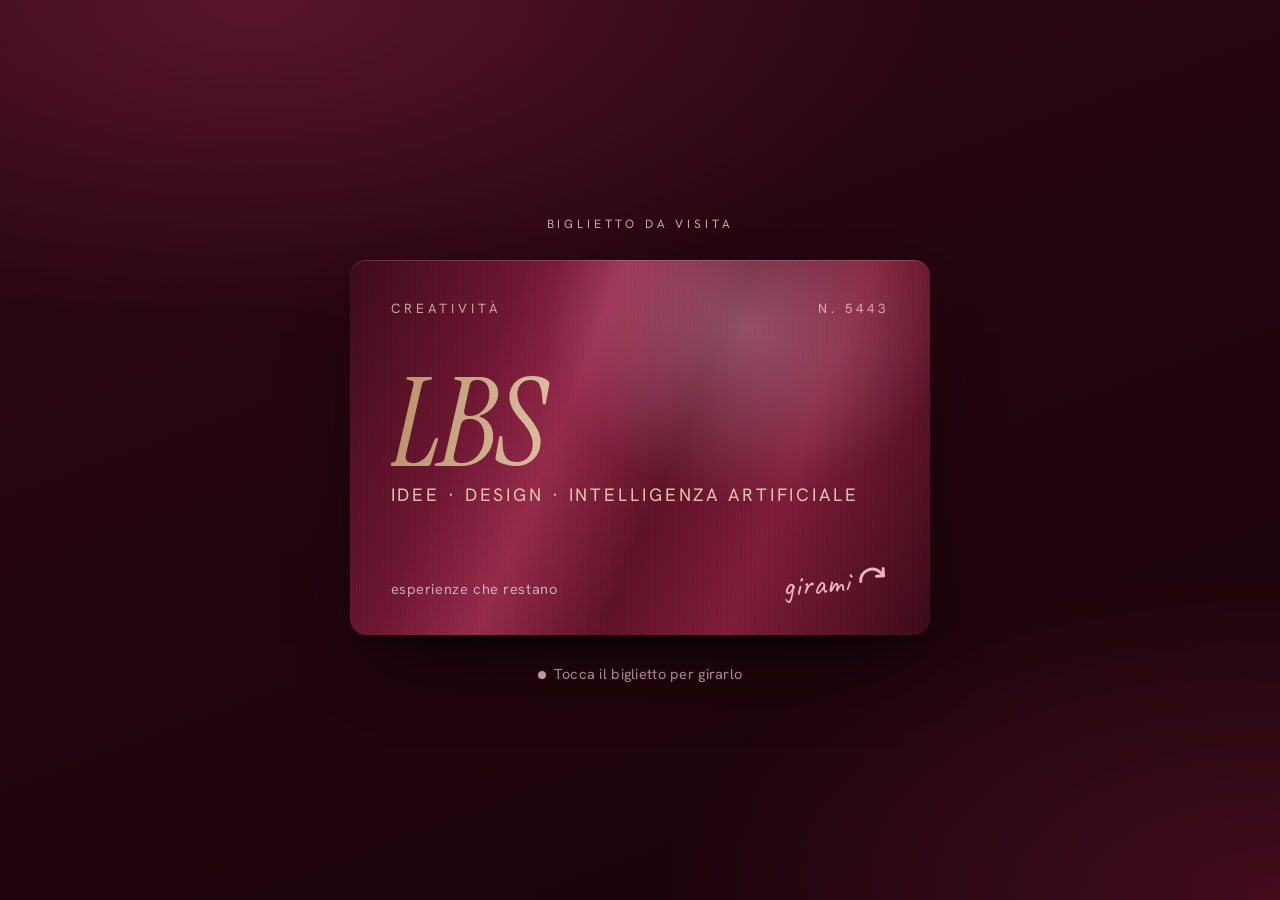
==== commit 5163b676: "Biglietto: aggiungi Ciak, si sceglie alla galleria dei lavori Co-Authored-By: Claude Opus 5.5 <norep" ====
--- a/index.html
+++ b/index.html
@@ -199,12 +199,17 @@
 
 .works { display: grid; grid-template-columns: repeat(2, minmax(0, 1fr)); gap: 30px 24px; }
 .works .example { text-decoration: none; color: inherit; }
+.works .example.next { grid-column: 1 / -1; }
+.works .example.next .next-shot { aspect-ratio: 16 / 5; }
+.works .example.next .next-plus { font-size: 7cqw; }
+.works .example.next .next-txt { font-size: 3.6cqw; }
 .next-shot { border: 1.5px dashed var(--line); background: var(--surface); color: var(--champagne); gap: 6px; transition: background .3s, border-color .3s; }
 .example.next:hover .next-shot { background: rgba(255, 228, 236, .09); border-color: var(--champagne); }
 .next-plus { font-family: var(--f-display); font-size: 18cqw; line-height: .8; }
 .next-txt { font-family: var(--f-display); font-size: 9cqw; line-height: 1.05; color: var(--ivory); }
 .next-txt i { color: var(--champagne); }
 @media (max-width: 760px) { .works { grid-template-columns: minmax(0, 1fr); gap: 30px; } .works .next-shot { aspect-ratio: 16 / 7; } .next-plus { font-size: 10cqw; } .next-txt { font-size: 6cqw; } }
+@media (max-width: 760px) { .works .example.next .next-shot { aspect-ratio: 16 / 7; } .works .example.next .next-plus { font-size: 10cqw; } .works .example.next .next-txt { font-size: 6cqw; } }
 /* what */
 .services { margin: 0; padding: 0; list-style: none; display: grid; }
 .svc { border-top: 1px solid var(--line); }
@@ -400,7 +405,7 @@
       <div class="chap-head">
         <p class="eyebrow">Cosa faccio</p>
         <h2 id="t-what">Dall'idea <i>all'identità</i></h2>
-        <p>Un'identità visiva, per me, va oltre la carta: prende vita in un invito da aprire, in un tour da esplorare, in una pagina da vivere.</p>
+        <p>Un'identità visiva, per me, va oltre la carta: prende vita in un invito da aprire, in un tour da esplorare, in un gioco da condividere.</p>
       </div>
       <div class="works">
         <a class="example linked" href="https://maestranunzia.github.io/atelierdiluce/" target="_blank" rel="noopener">
@@ -414,6 +419,10 @@
         <a class="example linked" href="https://lindabs.github.io/tours/dentro-londa/" target="_blank" rel="noopener">
               <div class="shot photo" aria-hidden="true"><img src="[data-uri]" alt=""></div>
               <p><b>Dentro l'Onda <em class="open">Apri ↗</em></b><span>Un viaggio nel fondale tra luce, arte e narrazione, alla scoperta delle stanze una conchiglia alla volta.</span></p>
+            </a>
+        <a class="example linked" href="https://lindabs.github.io/lbs/ciak/" target="_blank" rel="noopener">
+              <div class="shot photo" aria-hidden="true"><img src="[data-uri]" alt=""></div>
+              <p><b>Ciak, si sceglie <em class="open">Apri ↗</em></b><span>Il gioco per scegliere in due il film della serata in cinque minuti: veti, umore segreto e trame ironiche, dietro un sipario di velluto.</span></p>
             </a>
         <a class="example next" href="#contatti" data-go="contatti">
           <div class="shot next-shot" aria-hidden="true"><p class="next-plus">+</p><p class="next-txt">il prossimo<br><i>potrebbe essere il tuo</i></p></div>
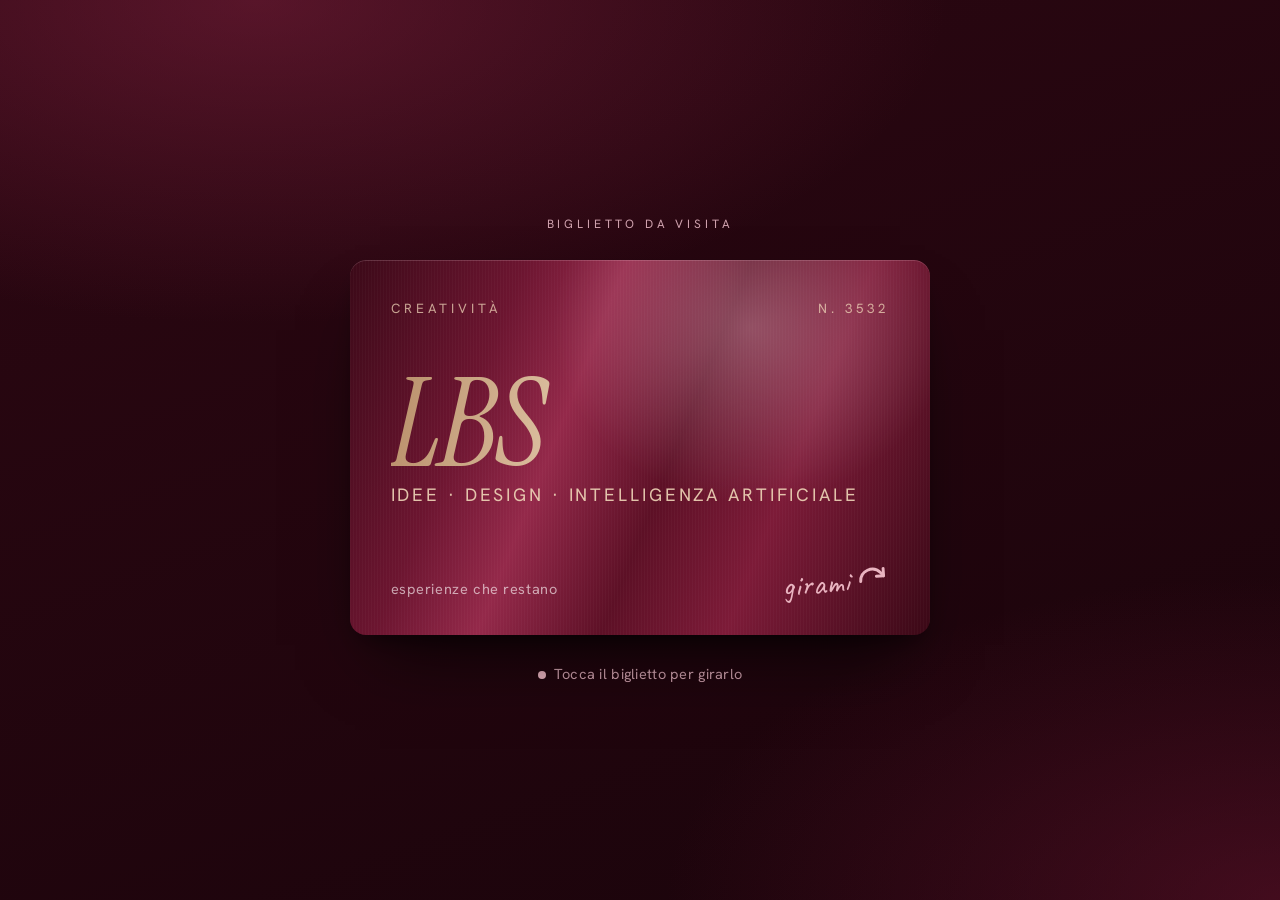
==== commit b8f590fc: "Buon Appetito: nuova identità e collegamento dal biglietto Il percorso della cena cambia nome e otti" ====
--- a/index.html
+++ b/index.html
@@ -199,17 +199,13 @@
 
 .works { display: grid; grid-template-columns: repeat(2, minmax(0, 1fr)); gap: 30px 24px; }
 .works .example { text-decoration: none; color: inherit; }
-.works .example.next { grid-column: 1 / -1; }
-.works .example.next .next-shot { aspect-ratio: 16 / 5; }
-.works .example.next .next-plus { font-size: 7cqw; }
-.works .example.next .next-txt { font-size: 3.6cqw; }
 .next-shot { border: 1.5px dashed var(--line); background: var(--surface); color: var(--champagne); gap: 6px; transition: background .3s, border-color .3s; }
 .example.next:hover .next-shot { background: rgba(255, 228, 236, .09); border-color: var(--champagne); }
 .next-plus { font-family: var(--f-display); font-size: 18cqw; line-height: .8; }
 .next-txt { font-family: var(--f-display); font-size: 9cqw; line-height: 1.05; color: var(--ivory); }
 .next-txt i { color: var(--champagne); }
+@media (min-width: 761px) { .works .example.next { grid-column: 1 / -1; } .works .example.next .next-shot { aspect-ratio: 16 / 5; } .works .example.next .next-plus { font-size: 7cqw; } .works .example.next .next-txt { font-size: 3.6cqw; } }
 @media (max-width: 760px) { .works { grid-template-columns: minmax(0, 1fr); gap: 30px; } .works .next-shot { aspect-ratio: 16 / 7; } .next-plus { font-size: 10cqw; } .next-txt { font-size: 6cqw; } }
-@media (max-width: 760px) { .works .example.next .next-shot { aspect-ratio: 16 / 7; } .works .example.next .next-plus { font-size: 10cqw; } .works .example.next .next-txt { font-size: 6cqw; } }
 /* what */
 .services { margin: 0; padding: 0; list-style: none; display: grid; }
 .svc { border-top: 1px solid var(--line); }
@@ -405,9 +401,13 @@
       <div class="chap-head">
         <p class="eyebrow">Cosa faccio</p>
         <h2 id="t-what">Dall'idea <i>all'identità</i></h2>
-        <p>Un'identità visiva, per me, va oltre la carta: prende vita in un invito da aprire, in un tour da esplorare, in un gioco da condividere.</p>
+        <p>Un'identità visiva, per me, va oltre la carta: prende vita in un invito da aprire, in un tour da esplorare, in una pagina da vivere.</p>
       </div>
       <div class="works">
+        <a class="example linked" href="https://lindabs.github.io/lbs/cena/" target="_blank" rel="noopener">
+              <div class="shot photo" aria-hidden="true"><img src="[data-uri]" alt=""></div>
+              <p><b>Buon Appetito <em class="open">Apri ↗</em></b><span>Una cena di festa in cinque tappe: si accende una candela e la serata prende forma, dal menù all'invito da aprire.</span></p>
+            </a>
         <a class="example linked" href="https://maestranunzia.github.io/atelierdiluce/" target="_blank" rel="noopener">
               <div class="shot photo" aria-hidden="true"><img src="[data-uri]" alt=""></div>
               <p><b>L'atelier della luce <em class="open">Apri ↗</em></b><span>Un invito che conduce dentro la Notte stellata: il cielo si accende al tocco e un conto alla rovescia accompagna l'attesa.</span></p>
@@ -419,10 +419,6 @@
         <a class="example linked" href="https://lindabs.github.io/tours/dentro-londa/" target="_blank" rel="noopener">
               <div class="shot photo" aria-hidden="true"><img src="[data-uri]" alt=""></div>
               <p><b>Dentro l'Onda <em class="open">Apri ↗</em></b><span>Un viaggio nel fondale tra luce, arte e narrazione, alla scoperta delle stanze una conchiglia alla volta.</span></p>
-            </a>
-        <a class="example linked" href="https://lindabs.github.io/lbs/ciak/" target="_blank" rel="noopener">
-              <div class="shot photo" aria-hidden="true"><img src="[data-uri]" alt=""></div>
-              <p><b>Ciak, si sceglie <em class="open">Apri ↗</em></b><span>Il gioco per scegliere in due il film della serata in cinque minuti: veti, umore segreto e trame ironiche, dietro un sipario di velluto.</span></p>
             </a>
         <a class="example next" href="#contatti" data-go="contatti">
           <div class="shot next-shot" aria-hidden="true"><p class="next-plus">+</p><p class="next-txt">il prossimo<br><i>potrebbe essere il tuo</i></p></div>
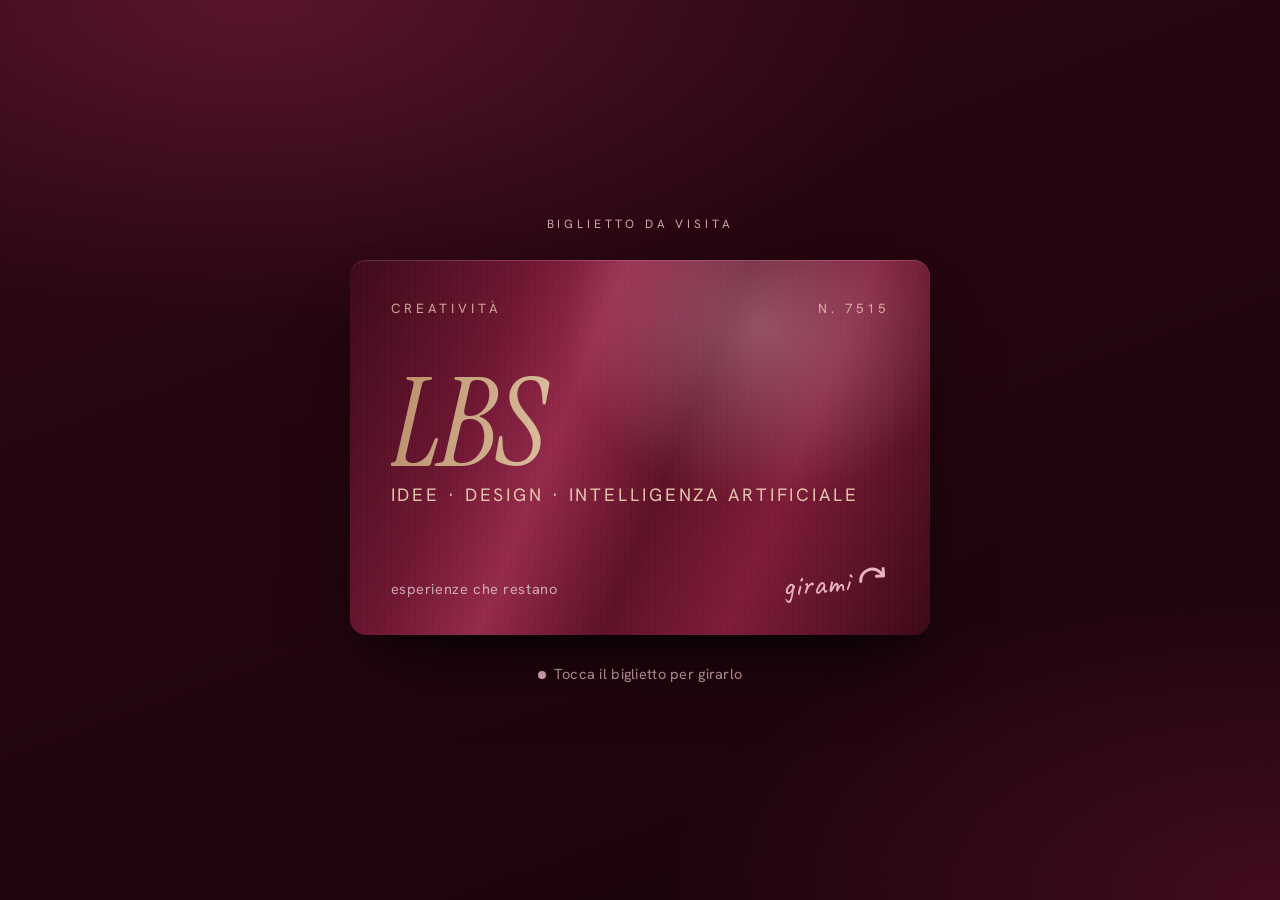
==== commit 3ba6c563: "Unisce main: Ciak e Buon Appetito convivono nel biglietto Co-Authored-By: Claude Opus 5.5 <noreply@a" ====
--- a/index.html
+++ b/index.html
@@ -204,8 +204,8 @@
 .next-plus { font-family: var(--f-display); font-size: 18cqw; line-height: .8; }
 .next-txt { font-family: var(--f-display); font-size: 9cqw; line-height: 1.05; color: var(--ivory); }
 .next-txt i { color: var(--champagne); }
-@media (min-width: 761px) { .works .example.next { grid-column: 1 / -1; } .works .example.next .next-shot { aspect-ratio: 16 / 5; } .works .example.next .next-plus { font-size: 7cqw; } .works .example.next .next-txt { font-size: 3.6cqw; } }
 @media (max-width: 760px) { .works { grid-template-columns: minmax(0, 1fr); gap: 30px; } .works .next-shot { aspect-ratio: 16 / 7; } .next-plus { font-size: 10cqw; } .next-txt { font-size: 6cqw; } }
+@media (max-width: 760px) { .works .example.next .next-shot { aspect-ratio: 16 / 7; } .works .example.next .next-plus { font-size: 10cqw; } .works .example.next .next-txt { font-size: 6cqw; } }
 /* what */
 .services { margin: 0; padding: 0; list-style: none; display: grid; }
 .svc { border-top: 1px solid var(--line); }
@@ -401,7 +401,7 @@
       <div class="chap-head">
         <p class="eyebrow">Cosa faccio</p>
         <h2 id="t-what">Dall'idea <i>all'identità</i></h2>
-        <p>Un'identità visiva, per me, va oltre la carta: prende vita in un invito da aprire, in un tour da esplorare, in una pagina da vivere.</p>
+        <p>Un'identità visiva, per me, va oltre la carta: prende vita in un invito da aprire, in un tour da esplorare, in un gioco da condividere.</p>
       </div>
       <div class="works">
         <a class="example linked" href="https://lindabs.github.io/lbs/cena/" target="_blank" rel="noopener">
@@ -419,6 +419,10 @@
         <a class="example linked" href="https://lindabs.github.io/tours/dentro-londa/" target="_blank" rel="noopener">
               <div class="shot photo" aria-hidden="true"><img src="[data-uri]" alt=""></div>
               <p><b>Dentro l'Onda <em class="open">Apri ↗</em></b><span>Un viaggio nel fondale tra luce, arte e narrazione, alla scoperta delle stanze una conchiglia alla volta.</span></p>
+            </a>
+        <a class="example linked" href="https://lindabs.github.io/lbs/ciak/" target="_blank" rel="noopener">
+              <div class="shot photo" aria-hidden="true"><img src="[data-uri]" alt=""></div>
+              <p><b>Ciak, si sceglie <em class="open">Apri ↗</em></b><span>Il gioco per scegliere in due il film della serata in cinque minuti: veti, umore segreto e trame ironiche, dietro un sipario di velluto.</span></p>
             </a>
         <a class="example next" href="#contatti" data-go="contatti">
           <div class="shot next-shot" aria-hidden="true"><p class="next-plus">+</p><p class="next-txt">il prossimo<br><i>potrebbe essere il tuo</i></p></div>
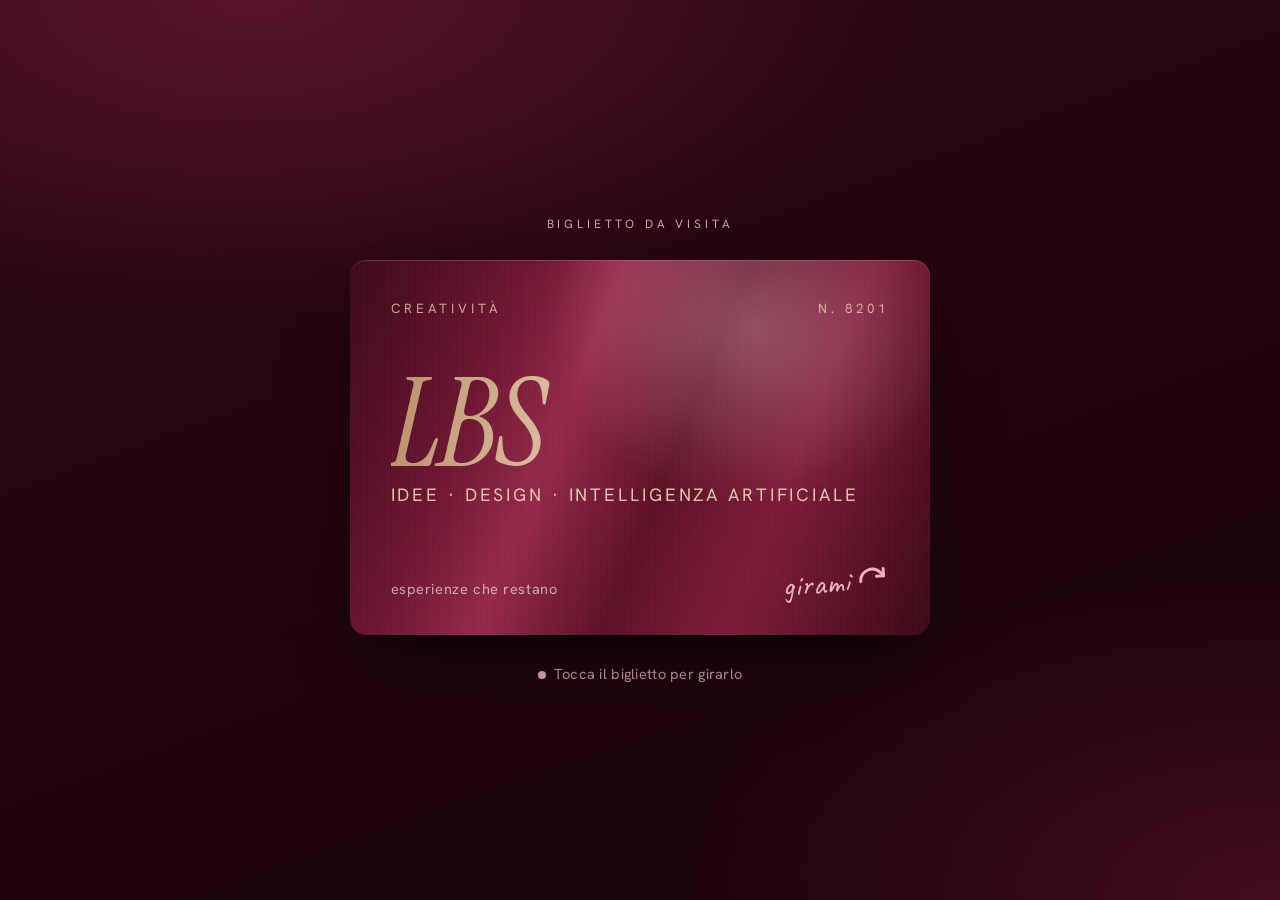
==== commit 56c039a6: "Cartolina: aggiunge Parigi e un solo link per creare la propria - cartolina/ diventa "Crea la tua ca" ====
--- a/index.html
+++ b/index.html
@@ -205,7 +205,6 @@
 .next-txt { font-family: var(--f-display); font-size: 9cqw; line-height: 1.05; color: var(--ivory); }
 .next-txt i { color: var(--champagne); }
 @media (max-width: 760px) { .works { grid-template-columns: minmax(0, 1fr); gap: 30px; } .works .next-shot { aspect-ratio: 16 / 7; } .next-plus { font-size: 10cqw; } .next-txt { font-size: 6cqw; } }
-@media (max-width: 760px) { .works .example.next .next-shot { aspect-ratio: 16 / 7; } .works .example.next .next-plus { font-size: 10cqw; } .works .example.next .next-txt { font-size: 6cqw; } }
 /* what */
 .services { margin: 0; padding: 0; list-style: none; display: grid; }
 .svc { border-top: 1px solid var(--line); }
@@ -404,10 +403,6 @@
         <p>Un'identità visiva, per me, va oltre la carta: prende vita in un invito da aprire, in un tour da esplorare, in un gioco da condividere.</p>
       </div>
       <div class="works">
-        <a class="example linked" href="https://lindabs.github.io/lbs/cena/" target="_blank" rel="noopener">
-              <div class="shot photo" aria-hidden="true"><img src="[data-uri]" alt=""></div>
-              <p><b>Buon Appetito <em class="open">Apri ↗</em></b><span>Una cena di festa in cinque tappe: si accende una candela e la serata prende forma, dal menù all'invito da aprire.</span></p>
-            </a>
         <a class="example linked" href="https://maestranunzia.github.io/atelierdiluce/" target="_blank" rel="noopener">
               <div class="shot photo" aria-hidden="true"><img src="[data-uri]" alt=""></div>
               <p><b>L'atelier della luce <em class="open">Apri ↗</em></b><span>Un invito che conduce dentro la Notte stellata: il cielo si accende al tocco e un conto alla rovescia accompagna l'attesa.</span></p>
@@ -423,6 +418,10 @@
         <a class="example linked" href="https://lindabs.github.io/lbs/ciak/" target="_blank" rel="noopener">
               <div class="shot photo" aria-hidden="true"><img src="[data-uri]" alt=""></div>
               <p><b>Ciak, si sceglie <em class="open">Apri ↗</em></b><span>Il gioco per scegliere in due il film della serata in cinque minuti: veti, umore segreto e trame ironiche, dietro un sipario di velluto.</span></p>
+            </a>
+        <a class="example linked" href="https://lindabs.github.io/lbs/cartolina/" target="_blank" rel="noopener">
+              <div class="shot photo" aria-hidden="true"><img src="[data-uri]" alt=""></div>
+              <p><b>La cartolina che si apre <em class="open">Apri ↗</em></b><span>Un viaggio a sorpresa annunciato con una busta sigillata, quattro indizi e una cartolina illustrata che si gira e svela la meta.</span></p>
             </a>
         <a class="example next" href="#contatti" data-go="contatti">
           <div class="shot next-shot" aria-hidden="true"><p class="next-plus">+</p><p class="next-txt">il prossimo<br><i>potrebbe essere il tuo</i></p></div>
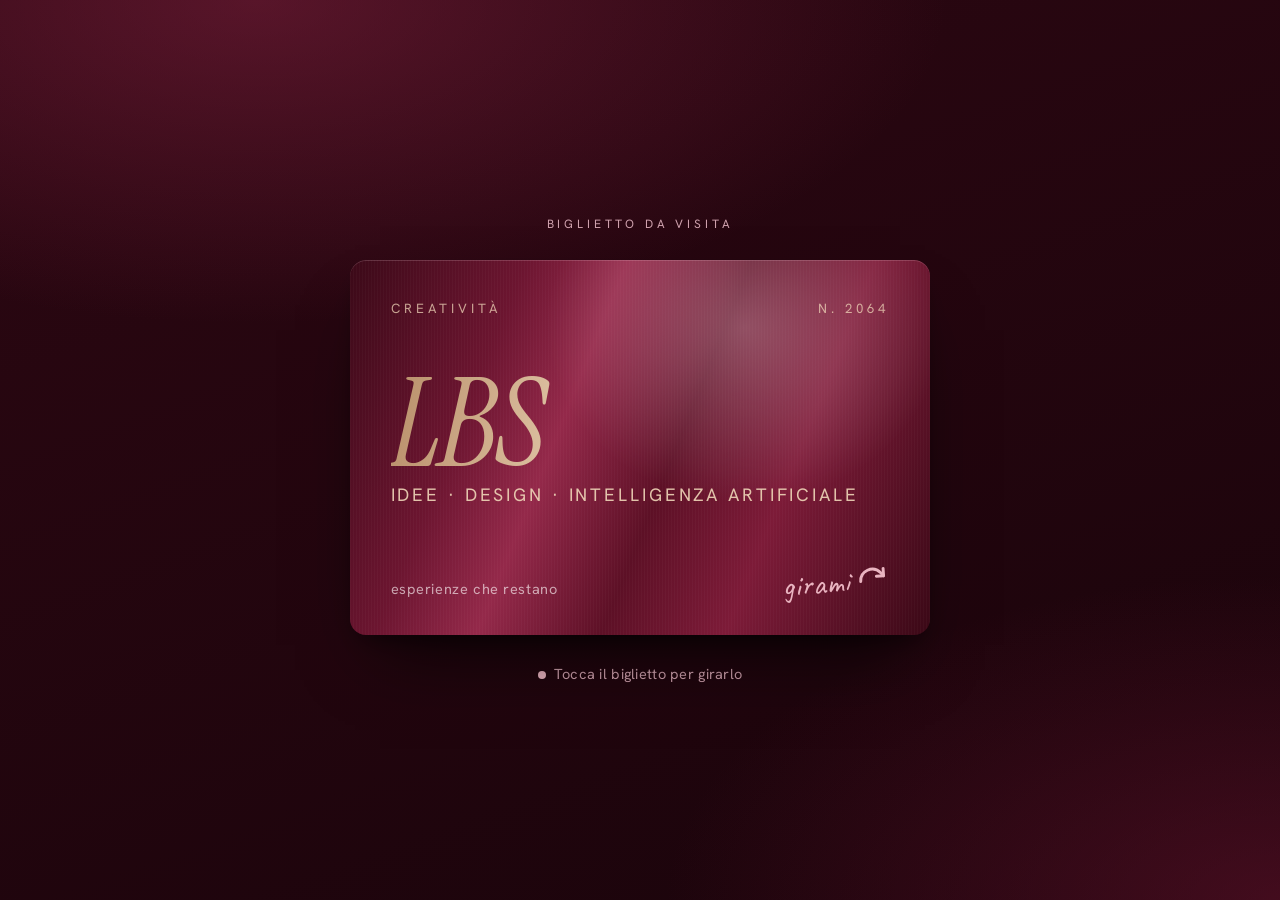
==== commit 093859c1: "Unisce main: la cartolina convive con Buon Appetito nel biglietto Co-Authored-By: Claude Opus 5.5 <n" ====
--- a/index.html
+++ b/index.html
@@ -200,11 +200,16 @@
 .works { display: grid; grid-template-columns: repeat(2, minmax(0, 1fr)); gap: 30px 24px; }
 .works .example { text-decoration: none; color: inherit; }
 .next-shot { border: 1.5px dashed var(--line); background: var(--surface); color: var(--champagne); gap: 6px; transition: background .3s, border-color .3s; }
+.works .example.next { grid-column: 1 / -1; }
+.works .example.next .next-shot { aspect-ratio: 16 / 5; }
+.works .example.next .next-plus { font-size: 7cqw; }
+.works .example.next .next-txt { font-size: 3.6cqw; }
 .example.next:hover .next-shot { background: rgba(255, 228, 236, .09); border-color: var(--champagne); }
 .next-plus { font-family: var(--f-display); font-size: 18cqw; line-height: .8; }
 .next-txt { font-family: var(--f-display); font-size: 9cqw; line-height: 1.05; color: var(--ivory); }
 .next-txt i { color: var(--champagne); }
 @media (max-width: 760px) { .works { grid-template-columns: minmax(0, 1fr); gap: 30px; } .works .next-shot { aspect-ratio: 16 / 7; } .next-plus { font-size: 10cqw; } .next-txt { font-size: 6cqw; } }
+@media (max-width: 760px) { .works .example.next .next-shot { aspect-ratio: 16 / 7; } .works .example.next .next-plus { font-size: 10cqw; } .works .example.next .next-txt { font-size: 6cqw; } }
 /* what */
 .services { margin: 0; padding: 0; list-style: none; display: grid; }
 .svc { border-top: 1px solid var(--line); }
@@ -403,6 +408,10 @@
         <p>Un'identità visiva, per me, va oltre la carta: prende vita in un invito da aprire, in un tour da esplorare, in un gioco da condividere.</p>
       </div>
       <div class="works">
+        <a class="example linked" href="https://lindabs.github.io/lbs/cena/" target="_blank" rel="noopener">
+              <div class="shot photo" aria-hidden="true"><img src="[data-uri]" alt=""></div>
+              <p><b>Buon Appetito <em class="open">Apri ↗</em></b><span>Una cena di festa in cinque tappe: si accende una candela e la serata prende forma, dal menù all'invito da aprire.</span></p>
+            </a>
         <a class="example linked" href="https://maestranunzia.github.io/atelierdiluce/" target="_blank" rel="noopener">
               <div class="shot photo" aria-hidden="true"><img src="[data-uri]" alt=""></div>
               <p><b>L'atelier della luce <em class="open">Apri ↗</em></b><span>Un invito che conduce dentro la Notte stellata: il cielo si accende al tocco e un conto alla rovescia accompagna l'attesa.</span></p>
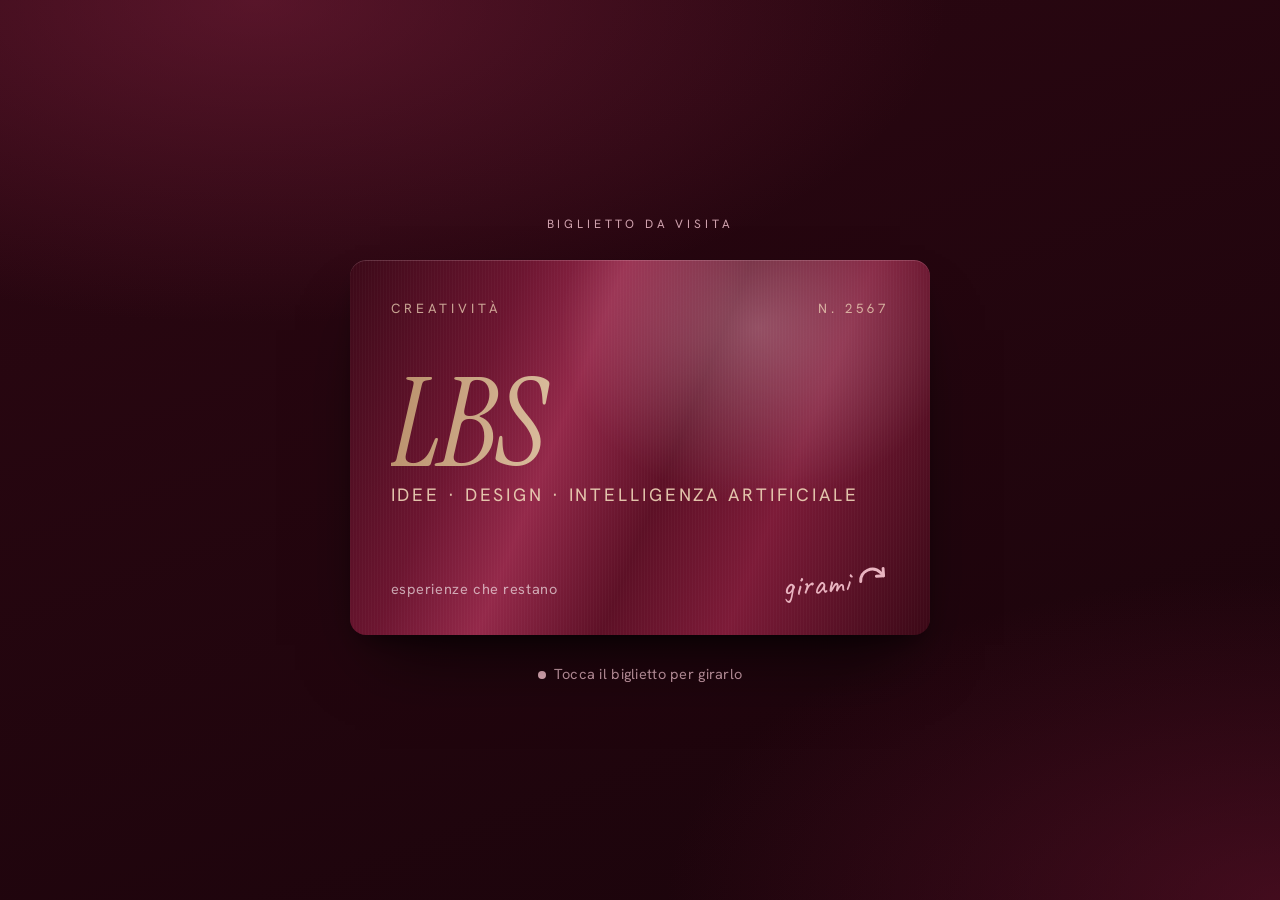
==== commit fe540bb3: "Biglietto: nuova email di contatto Co-Authored-By: Claude Opus 5.5 <noreply@anthropic.com> Claude-Se" ====
--- a/index.html
+++ b/index.html
@@ -461,7 +461,7 @@
   { key: "whatsapp", label: "WhatsApp", value: "+39 346 125 0608", cta: "Scrivi",
     href: v => "https://wa.me/" + v.replace(/\D/g, "") + "?text=" + encodeURIComponent("Ciao, ho visto il tuo biglietto digitale e vorrei parlarti di un progetto."),
     icon: '<path d="M4 20l1.3-3.9A8 8 0 1 1 8 18.8z"/><path d="M9 9.5c0 3 2.5 5.5 5.5 5.5"/>' },
-  { key: "email", label: "Email", value: "buscemalinda@gmail.com", href: v => "mailto:" + v, cta: "Scrivi",
+  { key: "email", label: "Email", value: "lbs.aispecialist@gmail.com", href: v => "mailto:" + v, cta: "Scrivi",
     icon: '<rect x="3" y="5" width="18" height="14" rx="2"/><path d="M3 7l9 6 9-6"/>' }
 ];
 const $ = s => document.querySelector(s);
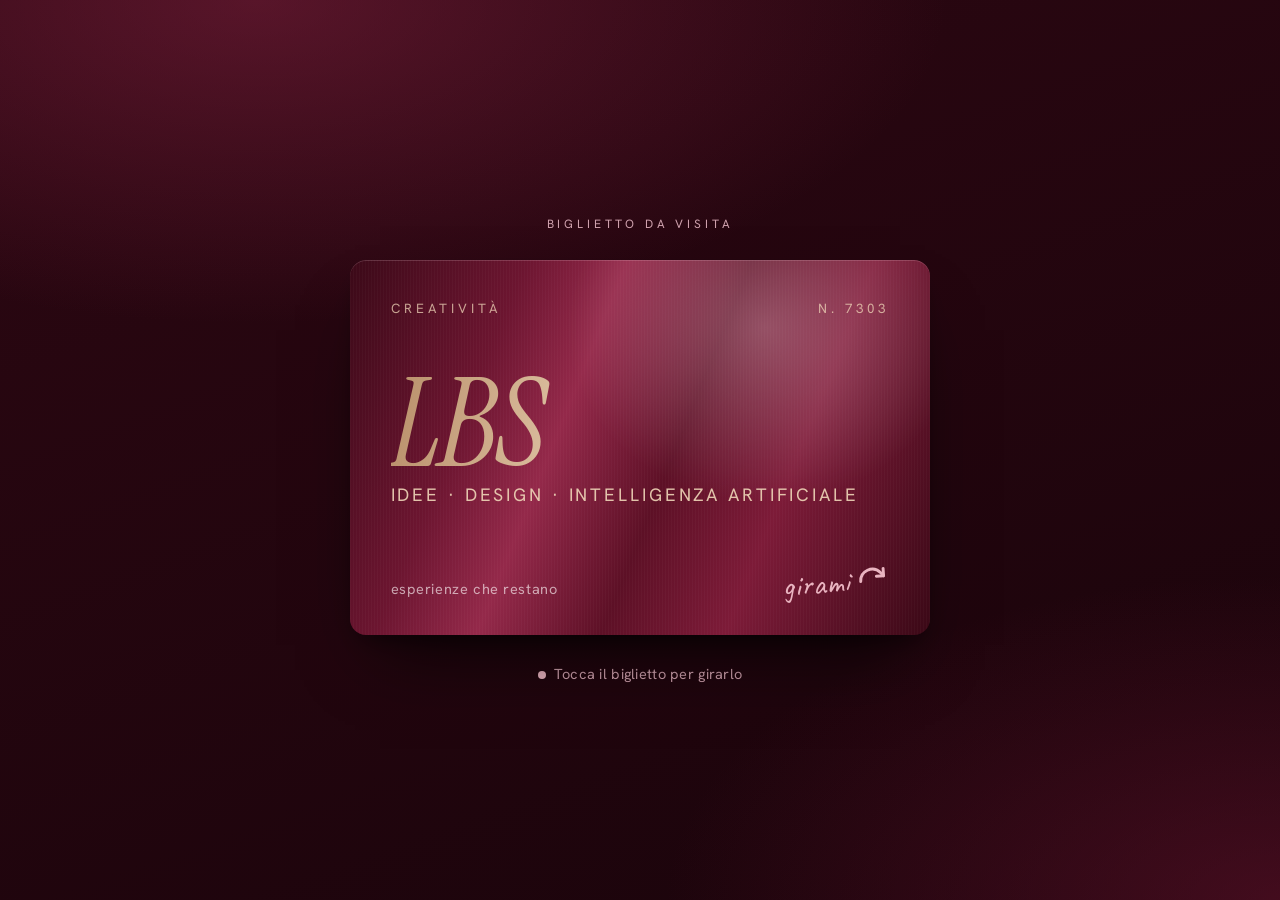
==== commit 686a4657: "Biglietto: aggiunge Il mondo stamattina tra i progetti Nuova scheda nella galleria «Cosa faccio», co" ====
--- a/index.html
+++ b/index.html
@@ -432,6 +432,10 @@
               <div class="shot photo" aria-hidden="true"><img src="[data-uri]" alt=""></div>
               <p><b>La cartolina che si apre <em class="open">Apri ↗</em></b><span>Un viaggio a sorpresa annunciato con una busta sigillata, quattro indizi e una cartolina illustrata che si gira e svela la meta.</span></p>
             </a>
+        <a class="example linked" href="https://lindabs.github.io/lbs/mondo/" target="_blank" rel="noopener">
+              <div class="shot photo" aria-hidden="true"><img src="[data-uri]" alt=""></div>
+              <p><b>Il mondo stamattina <em class="open">Apri ↗</em></b><span>Un globo da girare ogni mattina: si tocca un paese e si legge in italiano cosa succede oggi, con le fonti per approfondire.</span></p>
+            </a>
         <a class="example next" href="#contatti" data-go="contatti">
           <div class="shot next-shot" aria-hidden="true"><p class="next-plus">+</p><p class="next-txt">il prossimo<br><i>potrebbe essere il tuo</i></p></div>
           <p><b>Il tuo progetto</b><span>Un evento, un'attività, un'idea da far conoscere: raccontamela.</span></p>
